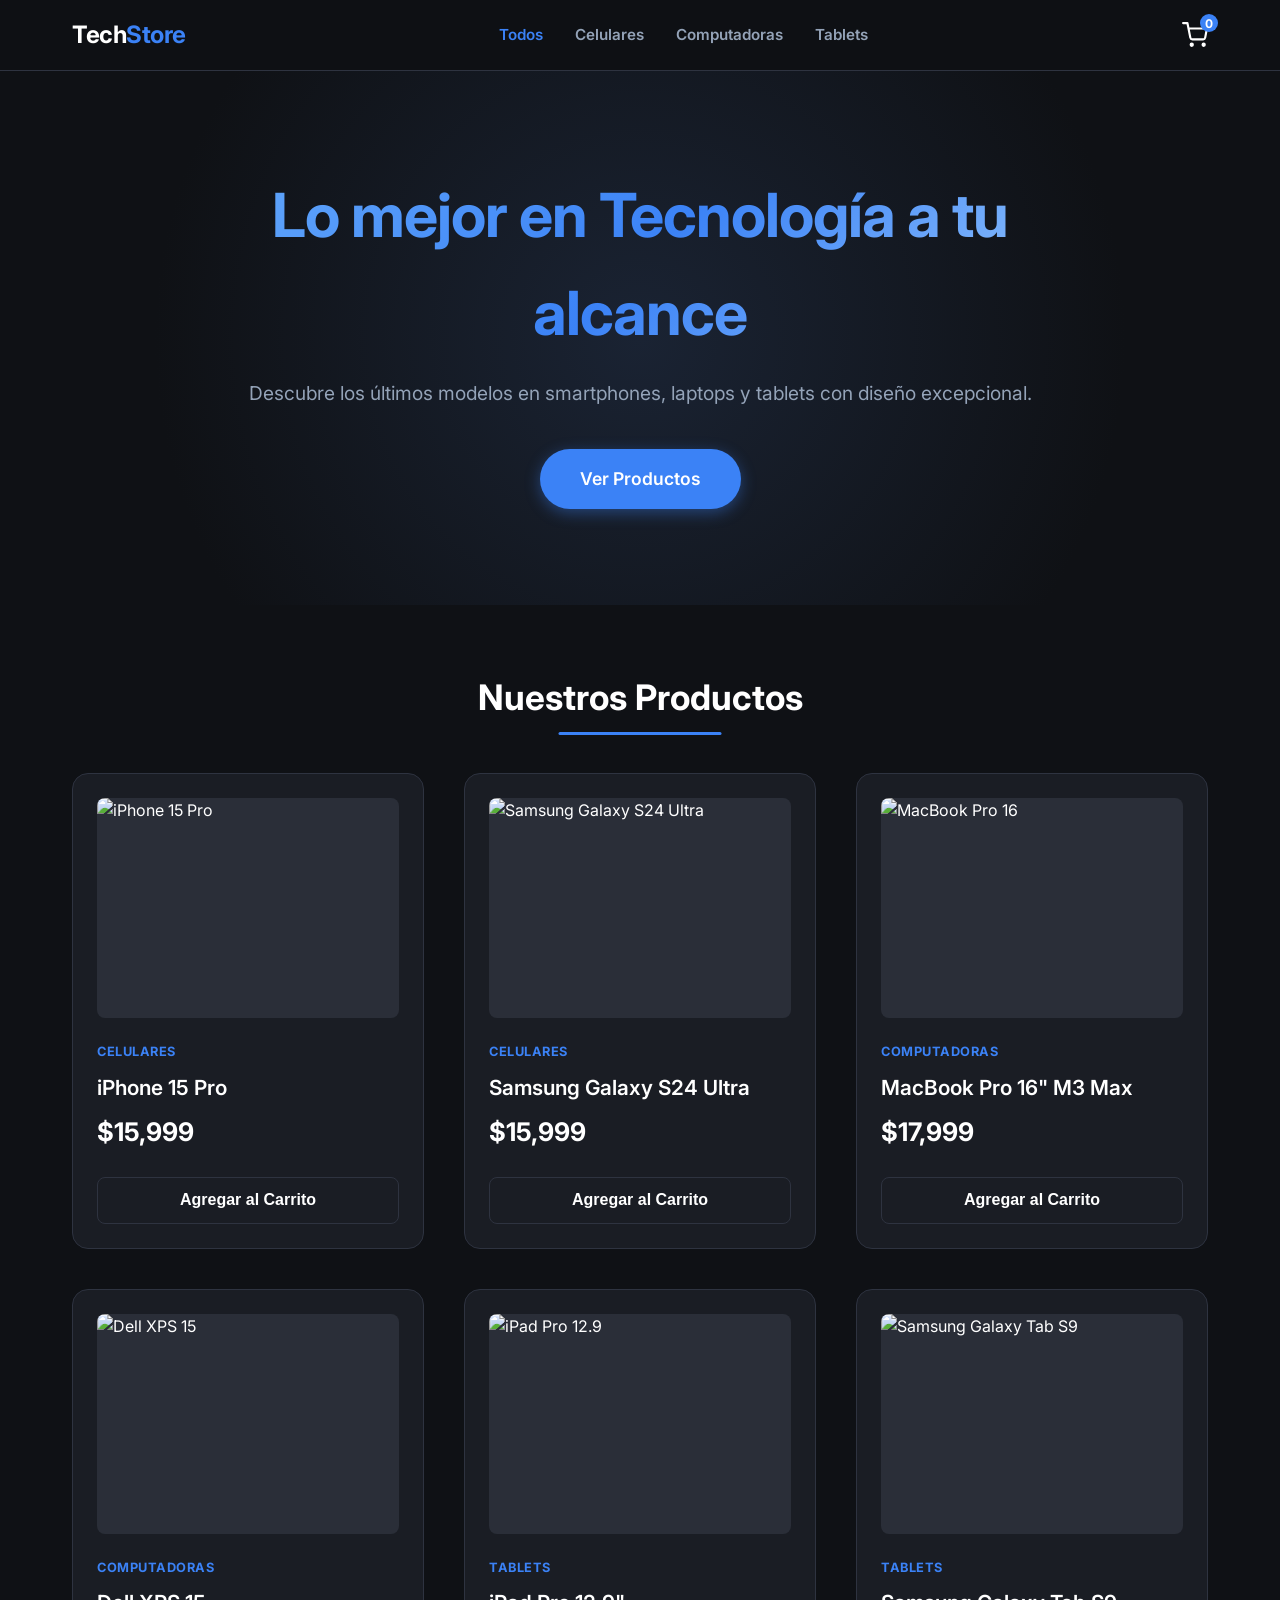
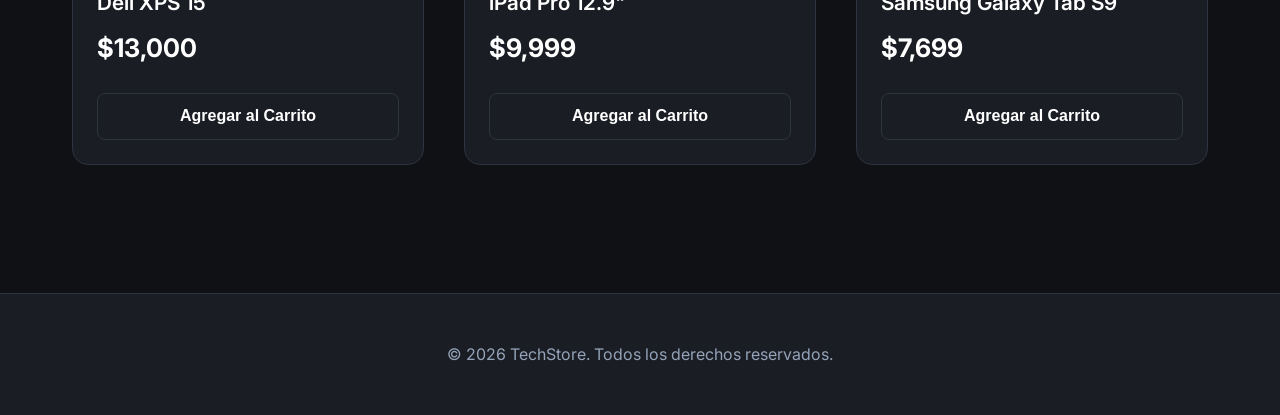
==== index.html @ ebd655bd "carpetas cosas" ====
<!doctype html>
<html lang="es">
  <head>
    <meta charset="UTF-8" />
    <meta name="viewport" content="width=device-width, initial-scale=1.0" />
    <title>TechStore | Tu Tienda Tecnológica</title>
    <meta
      name="description"
      content="La mejor tienda online de tecnología. Encuentra celulares, computadoras, y tablets al mejor precio con envío gratis."
    />
    <link
      href="https://fonts.googleapis.com/css2?family=Inter:wght@300;400;600;700&display=swap"
      rel="stylesheet"
    />
    <link rel="stylesheet" href="style.css" />
  </head>
  <body data-category="all">
    <header>
      <div class="header-container">
        <a href="index.html" class="logo">Tech<span>Store</span></a>
        <nav>
          <ul class="nav-links">
            <li><a href="index.html" class="active">Todos</a></li>
            <li><a href="celulares.html">Celulares</a></li>
            <li><a href="computadoras.html">Computadoras</a></li>
            <li><a href="tablets.html">Tablets</a></li>
          </ul>
        </nav>
        <div class="cart-icon" id="cart-icon">
          <svg
            viewBox="0 0 24 24"
            fill="none"
            stroke="currentColor"
            stroke-width="2"
            stroke-linecap="round"
            stroke-linejoin="round"
          >
            <circle cx="9" cy="21" r="1"></circle>
            <circle cx="20" cy="21" r="1"></circle>
            <path
              d="M1 1h4l2.68 13.39a2 2 0 0 0 2 1.61h9.72a2 2 0 0 0 2-1.61L23 6H6"
            ></path>
          </svg>
          <span class="cart-count">0</span>
        </div>
      </div>
    </header>

    <main>
      <section class="hero">
        <div class="hero-content">
          <h1>Lo mejor en Tecnología a tu alcance</h1>
          <p>
            Descubre los últimos modelos en smartphones, laptops y tablets con
            diseño excepcional.
          </p>
          <a href="#productos" class="cta-button">Ver Productos</a>
        </div>
      </section>

      <section id="productos" class="products-section">
        <h2 class="section-title">Nuestros Productos</h2>
        <div class="products-grid" id="products-grid">
          <!-- Products will be injected by JS -->
        </div>
      </section>
    </main>

    <footer>
      <p>&copy; 2026 TechStore. Todos los derechos reservados.</p>
    </footer>

    <!-- Cart Sidebar -->
    <div class="cart-sidebar" id="cart-sidebar">
      <div class="cart-header">
        <h2>Tu Carrito</h2>
        <button class="close-cart" id="close-cart">&times;</button>
      </div>
      <div class="cart-items" id="cart-items">
        <!-- Cart items will be injected here -->
      </div>
      <div class="cart-footer">
        <div class="cart-total">
          <span>Total:</span>
          <span id="total-price">$0.00</span>
        </div>
        <button class="checkout-button">Proceder al Pago</button>
      </div>
    </div>
    <div class="cart-overlay" id="cart-overlay"></div>

    <script src="script.js"></script>
  </body>
</html>
---- style.css ----
:root {
  --bg-color: #0f1115;
  --card-bg: #1a1d24;
  --text-primary: #ffffff;
  --text-secondary: #94a3b8;
  --accent: #3b82f6;
  --accent-hover: #2563eb;
  --border: #2e3340;
}

* {
  margin: 0;
  padding: 0;
  box-sizing: border-box;
  scroll-behavior: smooth;
}

body {
  font-family: "Inter", sans-serif;
  background-color: var(--bg-color);
  color: var(--text-primary);
  line-height: 1.6;
  overflow-x: hidden;
}

/* Header */
header {
  background-color: rgba(15, 17, 21, 0.85);
  backdrop-filter: blur(12px);
  position: sticky;
  top: 0;
  z-index: 100;
  border-bottom: 1px solid var(--border);
}

.header-container {
  max-width: 1200px;
  margin: 0 auto;
  padding: 1rem 2rem;
  display: flex;
  justify-content: space-between;
  align-items: center;
}

.logo {
  font-size: 1.5rem;
  font-weight: 700;
  color: var(--text-primary);
  text-decoration: none;
  letter-spacing: -0.5px;
}

.logo span {
  color: var(--accent);
}

.nav-links {
  list-style: none;
  display: flex;
  gap: 2rem;
}

.nav-links a {
  color: var(--text-secondary);
  text-decoration: none;
  font-weight: 600;
  transition: color 0.3s ease;
  font-size: 0.95rem;
}

.nav-links a:hover,
.nav-links a.active {
  color: var(--accent);
}

.cart-icon {
  position: relative;
  cursor: pointer;
  width: 26px;
  height: 26px;
  color: var(--text-primary);
  transition: color 0.3s ease;
}

.cart-icon:hover {
  color: var(--accent);
}

.cart-icon svg {
  width: 100%;
  height: 100%;
}

.cart-count {
  position: absolute;
  top: -8px;
  right: -10px;
  background-color: var(--accent);
  color: white;
  font-size: 0.75rem;
  font-weight: 700;
  width: 18px;
  height: 18px;
  border-radius: 50%;
  display: flex;
  justify-content: center;
  align-items: center;
}

/* Hero Section */
.hero {
  padding: 6rem 2rem;
  text-align: center;
  background: radial-gradient(
    circle at center,
    #1a2333 0%,
    var(--bg-color) 70%
  );
}

.hero-content {
  max-width: 800px;
  margin: 0 auto;
}

.hero-content h1 {
  font-size: 3.8rem;
  font-weight: 700;
  margin-bottom: 1rem;
  background: linear-gradient(135deg, #60a5fa, #3b82f6, #93c5fd);
  -webkit-background-clip: text;
  -webkit-text-fill-color: transparent;
  letter-spacing: -1px;
}

.hero-content p {
  font-size: 1.2rem;
  color: var(--text-secondary);
  margin: 0 auto 2.5rem;
}

.cta-button {
  display: inline-block;
  background-color: var(--accent);
  color: white;
  padding: 1rem 2.5rem;
  border-radius: 50px;
  text-decoration: none;
  font-weight: 600;
  font-size: 1.1rem;
  transition:
    transform 0.3s ease,
    background-color 0.3s ease,
    box-shadow 0.3s ease;
  box-shadow: 0 4px 15px rgba(59, 130, 246, 0.4);
}

.cta-button:hover {
  background-color: var(--accent-hover);
  transform: translateY(-3px);
  box-shadow: 0 8px 25px rgba(59, 130, 246, 0.6);
}

/* Products Section */
.products-section {
  max-width: 1200px;
  margin: 0 auto;
  padding: 4rem 2rem;
}

.section-title {
  font-size: 2.2rem;
  margin-bottom: 3rem;
  text-align: center;
  position: relative;
  display: inline-block;
  left: 50%;
  transform: translateX(-50%);
}

.section-title::after {
  content: "";
  position: absolute;
  bottom: -10px;
  left: 25%;
  width: 50%;
  height: 3px;
  background-color: var(--accent);
  border-radius: 2px;
}

.products-grid {
  display: grid;
  grid-template-columns: repeat(auto-fill, minmax(280px, 1fr));
  gap: 2.5rem;
}

.product-card {
  background-color: var(--card-bg);
  border-radius: 16px;
  padding: 1.5rem;
  border: 1px solid var(--border);
  transition:
    transform 0.3s ease,
    box-shadow 0.3s ease,
    border-color 0.3s ease;
  display: flex;
  flex-direction: column;
  position: relative;
  overflow: hidden;
}

.product-card:hover {
  transform: translateY(-8px);
  box-shadow: 0 15px 35px rgba(0, 0, 0, 0.4);
  border-color: rgba(59, 130, 246, 0.5);
}

.product-image {
  width: 100%;
  height: 220px;
  object-fit: cover;
  border-radius: 8px;
  margin-bottom: 1.5rem;
  background-color: #2a2e38;
}

.product-category {
  font-size: 0.8rem;
  color: var(--accent);
  text-transform: uppercase;
  font-weight: 700;
  margin-bottom: 0.5rem;
  letter-spacing: 0.5px;
}

.product-title {
  font-size: 1.3rem;
  font-weight: 600;
  margin-bottom: 0.5rem;
  color: var(--text-primary);
}

.product-price {
  font-size: 1.6rem;
  font-weight: 700;
  margin-bottom: 1.5rem;
  margin-top: auto;
}

.add-to-cart {
  background-color: transparent;
  color: var(--text-primary);
  border: 1px solid var(--border);
  padding: 0.85rem;
  border-radius: 8px;
  font-size: 1rem;
  font-weight: 600;
  cursor: pointer;
  transition: all 0.3s ease;
}

.product-card:hover .add-to-cart {
  background-color: var(--accent);
  border-color: var(--accent);
  color: white;
}

.add-to-cart:active {
  transform: scale(0.95);
}

/* Footer */
footer {
  text-align: center;
  padding: 3rem 2rem;
  border-top: 1px solid var(--border);
  color: var(--text-secondary);
  margin-top: 4rem;
  background-color: var(--card-bg);
}

/* Cart Sidebar */
.cart-sidebar {
  position: fixed;
  top: 0;
  right: -450px;
  width: 400px;
  height: 100vh;
  background-color: var(--card-bg);
  box-shadow: -5px 0 30px rgba(0, 0, 0, 0.7);
  z-index: 1000;
  display: flex;
  flex-direction: column;
  transition: right 0.4s cubic-bezier(0.175, 0.885, 0.32, 1.275);
}

.cart-sidebar.open {
  right: 0;
}

.cart-header {
  padding: 1.5rem 2rem;
  border-bottom: 1px solid var(--border);
  display: flex;
  justify-content: space-between;
  align-items: center;
}

.cart-header h2 {
  font-size: 1.5rem;
}

.close-cart {
  background: none;
  border: none;
  color: var(--text-secondary);
  font-size: 2.2rem;
  cursor: pointer;
  line-height: 1;
  transition: color 0.3s ease;
}

.close-cart:hover {
  color: var(--text-primary);
}

.cart-items {
  flex-grow: 1;
  overflow-y: auto;
  padding: 1.5rem 2rem;
  display: flex;
  flex-direction: column;
  gap: 1.5rem;
}

.cart-item {
  display: flex;
  gap: 1rem;
  align-items: center;
}

.cart-item-img {
  width: 80px;
  height: 80px;
  object-fit: cover;
  border-radius: 8px;
  background-color: #2a2e38;
}

.cart-item-info {
  flex-grow: 1;
}

.cart-item-title {
  font-weight: 600;
  margin-bottom: 0.25rem;
  font-size: 1rem;
}

.cart-item-price {
  color: var(--text-secondary);
}

.cart-item-actions {
  display: flex;
  align-items: center;
  gap: 0.5rem;
  margin-top: 0.5rem;
}

.qty-btn {
  background: #2a2e38;
  border: none;
  color: white;
  width: 26px;
  height: 26px;
  border-radius: 4px;
  cursor: pointer;
  font-weight: bold;
  display: flex;
  justify-content: center;
  align-items: center;
  transition: background 0.2s ease;
}

.qty-btn:hover {
  background: var(--accent);
}

.remove-item {
  background: none;
  border: none;
  color: #ef4444;
  cursor: pointer;
  margin-left: auto;
  font-size: 0.85rem;
  padding: 0.2rem 0.5rem;
  border-radius: 4px;
  transition: background 0.2s ease;
}

.remove-item:hover {
  background-color: rgba(239, 68, 68, 0.1);
}

.cart-footer {
  padding: 1.5rem 2rem;
  border-top: 1px solid var(--border);
  background-color: var(--card-bg);
}

.cart-total {
  display: flex;
  justify-content: space-between;
  font-size: 1.4rem;
  font-weight: 700;
  margin-bottom: 1.5rem;
}

.checkout-button {
  width: 100%;
  background-color: var(--accent);
  color: white;
  border: none;
  padding: 1.2rem;
  border-radius: 8px;
  font-size: 1.1rem;
  font-weight: 600;
  cursor: pointer;
  transition: background-color 0.3s ease;
}

.checkout-button:hover {
  background-color: var(--accent-hover);
}

.cart-overlay {
  position: fixed;
  top: 0;
  left: 0;
  width: 100%;
  height: 100%;
  background: rgba(0, 0, 0, 0.6);
  backdrop-filter: blur(4px);
  z-index: 999;
  display: none;
  opacity: 0;
  transition: opacity 0.3s ease;
}

.cart-overlay.show {
  display: block;
  opacity: 1;
}

/* Animations & Toast */
@keyframes slideInUp {
  from {
    opacity: 0;
    transform: translateY(30px);
  }
  to {
    opacity: 1;
    transform: translateY(0);
  }
}

.product-card {
  animation: slideInUp 0.6s cubic-bezier(0.175, 0.885, 0.32, 1) forwards;
  opacity: 0;
}

.toast {
  position: fixed;
  bottom: 30px;
  left: 50%;
  transform: translateX(-50%) translateY(100px);
  background-color: var(--text-primary);
  color: var(--bg-color);
  padding: 1rem 2.5rem;
  border-radius: 50px;
  font-weight: 600;
  box-shadow: 0 10px 25px rgba(0, 0, 0, 0.5);
  z-index: 2000;
  transition: transform 0.4s cubic-bezier(0.175, 0.885, 0.32, 1.275);
}

.toast.show {
  transform: translateX(-50%) translateY(0);
}

@media (max-width: 768px) {
  .hero-content h1 {
    font-size: 2.8rem;
  }
  .nav-links {
    display: none;
  }
  .cart-sidebar {
    width: 100%;
    right: -100%;
  }
}
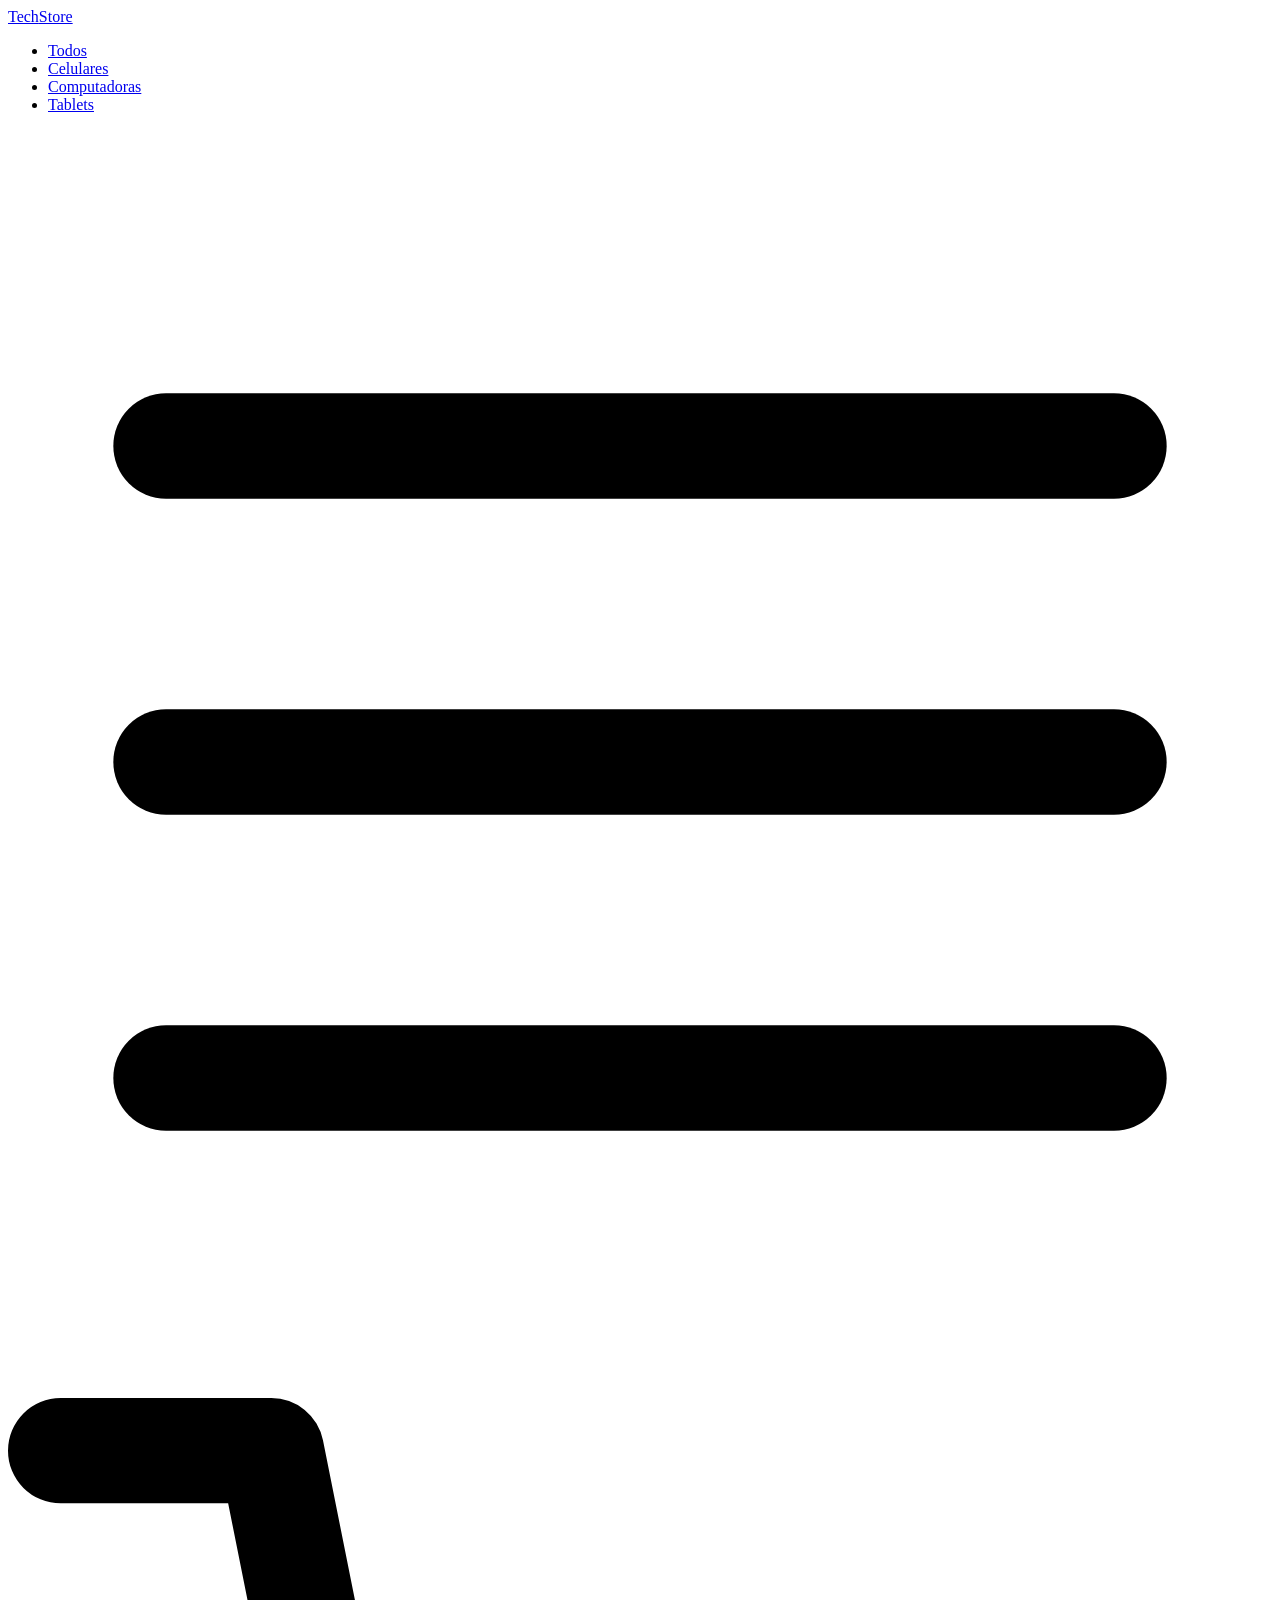
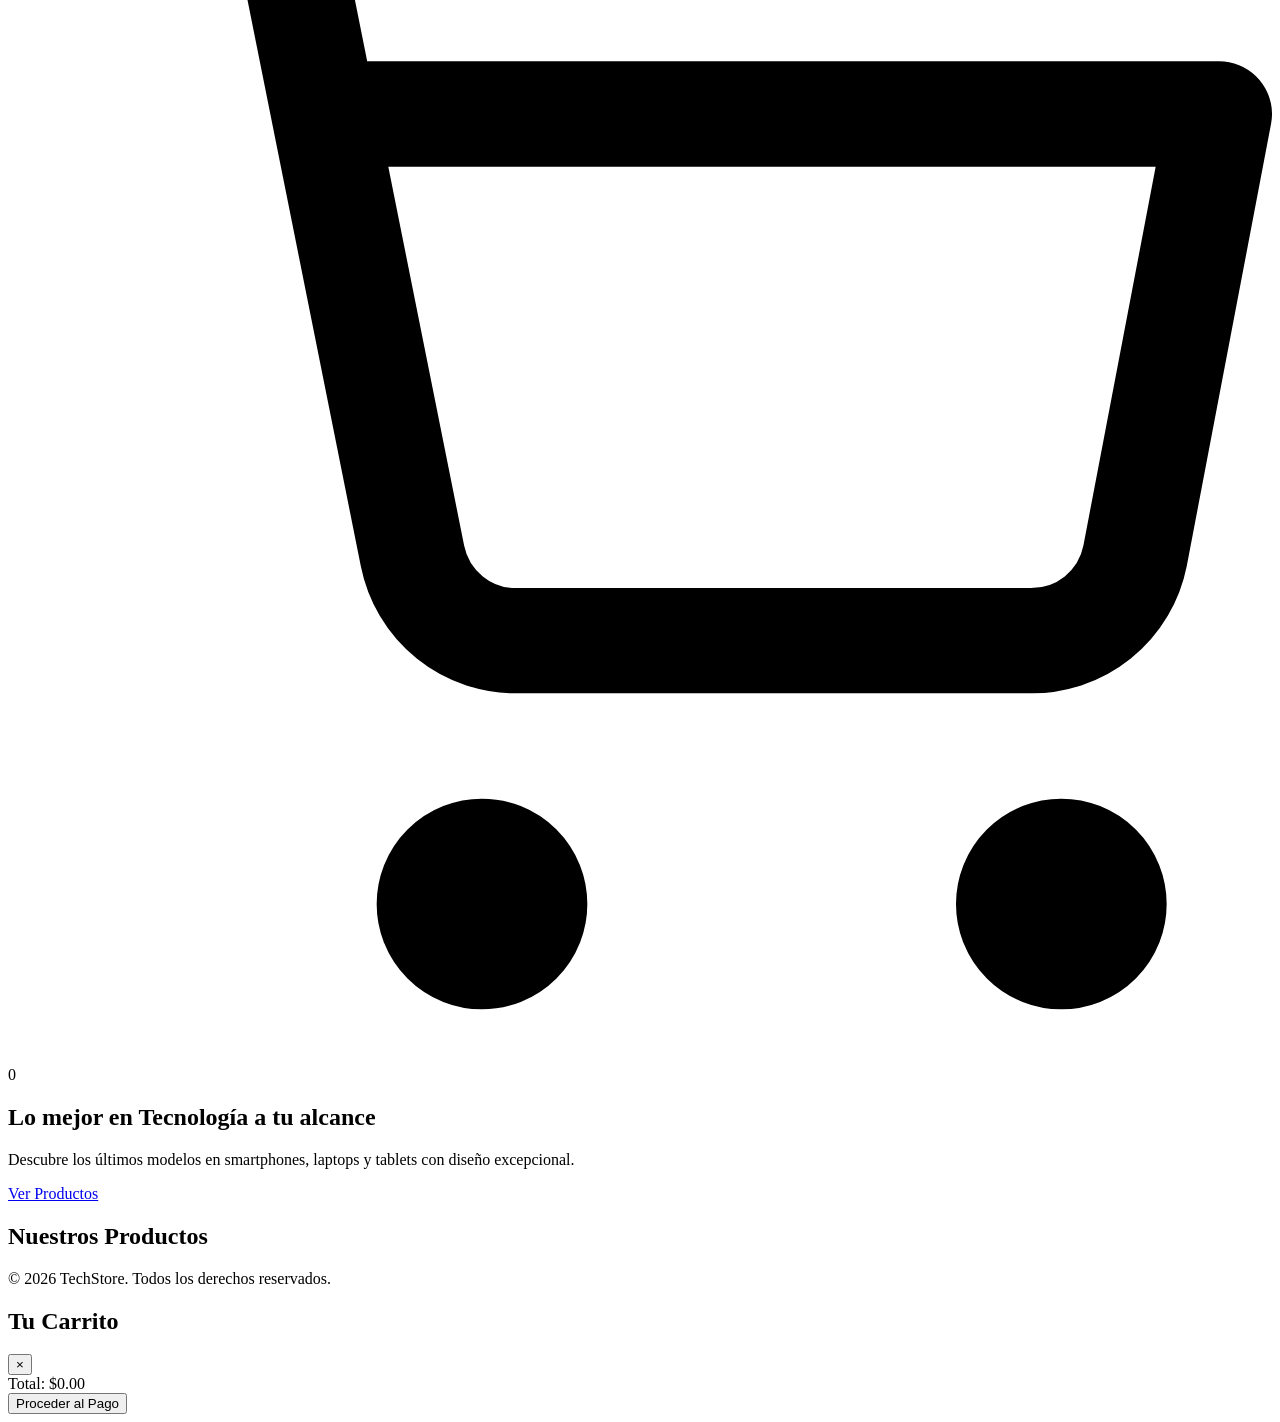
==== commit 6ab8a228: "rutas absolutas" ====
--- a/index.html
+++ b/index.html
@@ -12,36 +12,52 @@
       href="https://fonts.googleapis.com/css2?family=Inter:wght@300;400;600;700&display=swap"
       rel="stylesheet"
     />
-    <link rel="stylesheet" href="style.css" />
+    <link rel="stylesheet" href="/LAB-IV/style.css" />
   </head>
   <body data-category="all">
     <header>
       <div class="header-container">
-        <a href="index.html" class="logo">Tech<span>Store</span></a>
+        <a href="/LAB-IV/index.html" class="logo">Tech<span>Store</span></a>
         <nav>
-          <ul class="nav-links">
-            <li><a href="index.html" class="active">Todos</a></li>
-            <li><a href="celulares.html">Celulares</a></li>
-            <li><a href="computadoras.html">Computadoras</a></li>
-            <li><a href="tablets.html">Tablets</a></li>
+          <ul class="nav-links" id="nav-links">
+            <li><a href="/LAB-IV/index.html" class="active">Todos</a></li>
+            <li><a href="/LAB-IV/celulares.html">Celulares</a></li>
+            <li><a href="/LAB-IV/computadoras.html">Computadoras</a></li>
+            <li><a href="/LAB-IV/tablets.html">Tablets</a></li>
           </ul>
         </nav>
-        <div class="cart-icon" id="cart-icon">
-          <svg
-            viewBox="0 0 24 24"
-            fill="none"
-            stroke="currentColor"
-            stroke-width="2"
-            stroke-linecap="round"
-            stroke-linejoin="round"
-          >
-            <circle cx="9" cy="21" r="1"></circle>
-            <circle cx="20" cy="21" r="1"></circle>
-            <path
-              d="M1 1h4l2.68 13.39a2 2 0 0 0 2 1.61h9.72a2 2 0 0 0 2-1.61L23 6H6"
-            ></path>
-          </svg>
-          <span class="cart-count">0</span>
+        <div class="header-icons">
+          <div class="menu-toggle" id="menu-toggle">
+            <svg
+              viewBox="0 0 24 24"
+              fill="none"
+              stroke="currentColor"
+              stroke-width="2"
+              stroke-linecap="round"
+              stroke-linejoin="round"
+            >
+              <line x1="3" y1="12" x2="21" y2="12"></line>
+              <line x1="3" y1="6" x2="21" y2="6"></line>
+              <line x1="3" y1="18" x2="21" y2="18"></line>
+            </svg>
+          </div>
+          <div class="cart-icon" id="cart-icon">
+            <svg
+              viewBox="0 0 24 24"
+              fill="none"
+              stroke="currentColor"
+              stroke-width="2"
+              stroke-linecap="round"
+              stroke-linejoin="round"
+            >
+              <circle cx="9" cy="21" r="1"></circle>
+              <circle cx="20" cy="21" r="1"></circle>
+              <path
+                d="M1 1h4l2.68 13.39a2 2 0 0 0 2 1.61h9.72a2 2 0 0 0 2-1.61L23 6H6"
+              ></path>
+            </svg>
+            <span class="cart-count">0</span>
+          </div>
         </div>
       </div>
     </header>
@@ -89,6 +105,6 @@
     </div>
     <div class="cart-overlay" id="cart-overlay"></div>
 
-    <script src="script.js"></script>
+    <script src="/LAB-IV/script.js"></script>
   </body>
 </html>
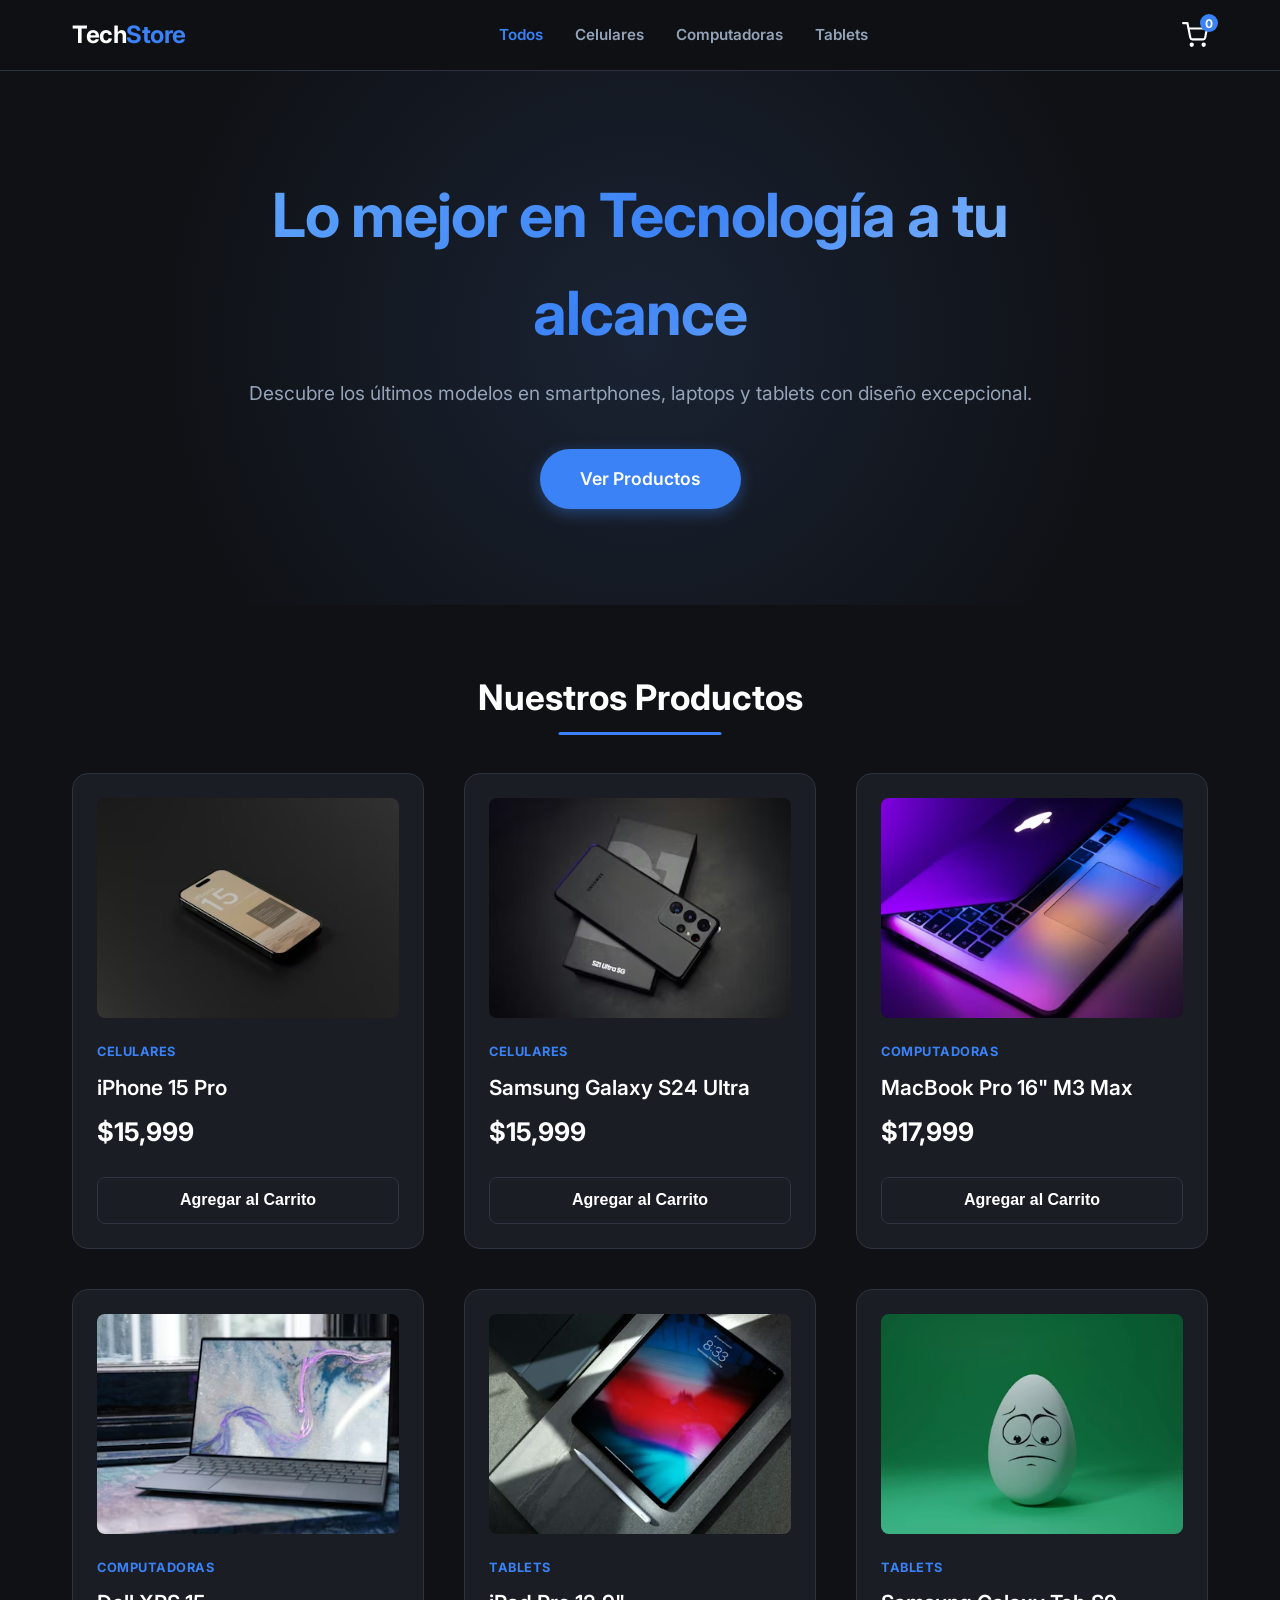
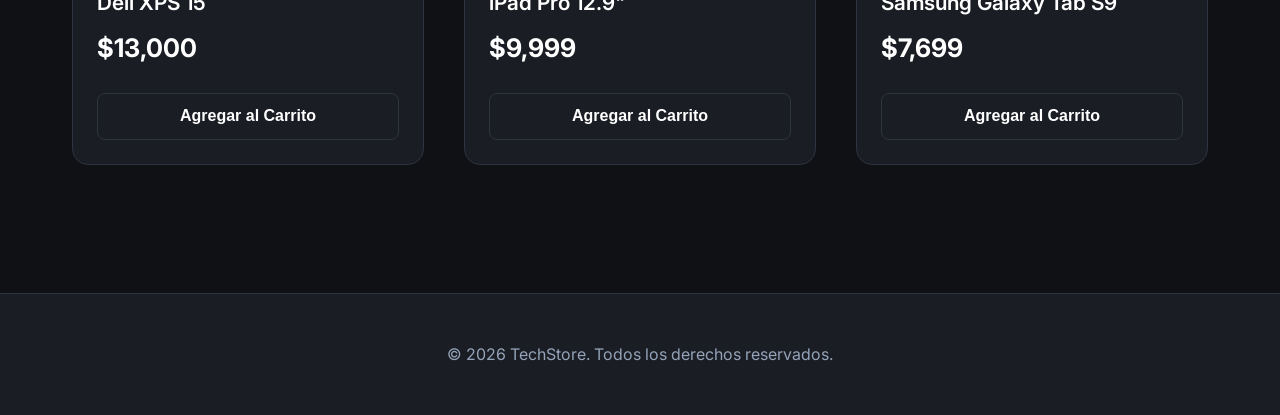
==== commit 875e3983: "correccion de rutas" ====
--- a/index.html
+++ b/index.html
@@ -12,18 +12,18 @@
       href="https://fonts.googleapis.com/css2?family=Inter:wght@300;400;600;700&display=swap"
       rel="stylesheet"
     />
-    <link rel="stylesheet" href="/LAB-IV/style.css" />
+    <link rel="stylesheet" href="style.css" />
   </head>
   <body data-category="all">
     <header>
       <div class="header-container">
-        <a href="/LAB-IV/index.html" class="logo">Tech<span>Store</span></a>
+        <a href="index.html" class="logo">Tech<span>Store</span></a>
         <nav>
           <ul class="nav-links" id="nav-links">
-            <li><a href="/LAB-IV/index.html" class="active">Todos</a></li>
-            <li><a href="/LAB-IV/celulares.html">Celulares</a></li>
-            <li><a href="/LAB-IV/computadoras.html">Computadoras</a></li>
-            <li><a href="/LAB-IV/tablets.html">Tablets</a></li>
+            <li><a href="index.html" class="active">Todos</a></li>
+            <li><a href="celulares.html">Celulares</a></li>
+            <li><a href="computadoras.html">Computadoras</a></li>
+            <li><a href="tablets.html">Tablets</a></li>
           </ul>
         </nav>
         <div class="header-icons">
@@ -105,6 +105,6 @@
     </div>
     <div class="cart-overlay" id="cart-overlay"></div>
 
-    <script src="/LAB-IV/script.js"></script>
+    <script src="script.js"></script>
   </body>
 </html>
--- a/style.css
+++ b/style.css
@@ -0,0 +1,565 @@
+:root {
+  --bg-color: #0f1115;
+  --card-bg: #1a1d24;
+  --text-primary: #ffffff;
+  --text-secondary: #94a3b8;
+  --accent: #3b82f6;
+  --accent-hover: #2563eb;
+  --border: #2e3340;
+}
+
+* {
+  margin: 0;
+  padding: 0;
+  box-sizing: border-box;
+  scroll-behavior: smooth;
+}
+
+body {
+  font-family: "Inter", sans-serif;
+  background-color: var(--bg-color);
+  color: var(--text-primary);
+  line-height: 1.6;
+  overflow-x: hidden;
+}
+
+/* Header */
+header {
+  background-color: rgba(15, 17, 21, 0.85);
+  backdrop-filter: blur(12px);
+  position: sticky;
+  top: 0;
+  z-index: 100;
+  border-bottom: 1px solid var(--border);
+}
+
+.header-container {
+  max-width: 1200px;
+  margin: 0 auto;
+  padding: 1rem 2rem;
+  display: flex;
+  justify-content: space-between;
+  align-items: center;
+}
+
+.logo {
+  font-size: 1.5rem;
+  font-weight: 700;
+  color: var(--text-primary);
+  text-decoration: none;
+  letter-spacing: -0.5px;
+}
+
+.logo span {
+  color: var(--accent);
+}
+
+.nav-links {
+  list-style: none;
+  display: flex;
+  gap: 2rem;
+}
+
+.nav-links a {
+  color: var(--text-secondary);
+  text-decoration: none;
+  font-weight: 600;
+  transition: color 0.3s ease;
+  font-size: 0.95rem;
+}
+
+.nav-links a:hover,
+.nav-links a.active {
+  color: var(--accent);
+}
+
+.cart-icon {
+  position: relative;
+  cursor: pointer;
+  width: 26px;
+  height: 26px;
+  color: var(--text-primary);
+  transition: color 0.3s ease;
+}
+
+.cart-icon:hover {
+  color: var(--accent);
+}
+
+.cart-icon svg {
+  width: 100%;
+  height: 100%;
+}
+
+.cart-count {
+  position: absolute;
+  top: -8px;
+  right: -10px;
+  background-color: var(--accent);
+  color: white;
+  font-size: 0.75rem;
+  font-weight: 700;
+  width: 18px;
+  height: 18px;
+  border-radius: 50%;
+  display: flex;
+  justify-content: center;
+  align-items: center;
+}
+
+.header-icons {
+  display: flex;
+  align-items: center;
+  gap: 1.5rem;
+}
+
+.menu-toggle {
+  display: none;
+  cursor: pointer;
+  color: var(--text-primary);
+  width: 26px;
+  height: 26px;
+  transition: color 0.3s ease;
+}
+
+.menu-toggle:hover {
+  color: var(--accent);
+}
+
+.menu-toggle svg {
+  width: 100%;
+  height: 100%;
+}
+
+/* Hero Section */
+.hero {
+  padding: 6rem 2rem;
+  text-align: center;
+  background: radial-gradient(
+    circle at center,
+    #1a2333 0%,
+    var(--bg-color) 70%
+  );
+}
+
+.hero-content {
+  max-width: 800px;
+  margin: 0 auto;
+}
+
+.hero-content h1 {
+  font-size: 3.8rem;
+  font-weight: 700;
+  margin-bottom: 1rem;
+  background: linear-gradient(135deg, #60a5fa, #3b82f6, #93c5fd);
+  -webkit-background-clip: text;
+  background-clip: text;
+  -webkit-text-fill-color: transparent;
+  letter-spacing: -1px;
+}
+
+.hero-content p {
+  font-size: 1.2rem;
+  color: var(--text-secondary);
+  margin: 0 auto 2.5rem;
+}
+
+.cta-button {
+  display: inline-block;
+  background-color: var(--accent);
+  color: white;
+  padding: 1rem 2.5rem;
+  border-radius: 50px;
+  text-decoration: none;
+  font-weight: 600;
+  font-size: 1.1rem;
+  transition:
+    transform 0.3s ease,
+    background-color 0.3s ease,
+    box-shadow 0.3s ease;
+  box-shadow: 0 4px 15px rgba(59, 130, 246, 0.4);
+}
+
+.cta-button:hover {
+  background-color: var(--accent-hover);
+  transform: translateY(-3px);
+  box-shadow: 0 8px 25px rgba(59, 130, 246, 0.6);
+}
+
+/* Products Section */
+.products-section {
+  max-width: 1200px;
+  margin: 0 auto;
+  padding: 4rem 2rem;
+}
+
+.section-title {
+  font-size: 2.2rem;
+  margin-bottom: 3rem;
+  text-align: center;
+  position: relative;
+  display: inline-block;
+  left: 50%;
+  transform: translateX(-50%);
+}
+
+.section-title::after {
+  content: "";
+  position: absolute;
+  bottom: -10px;
+  left: 25%;
+  width: 50%;
+  height: 3px;
+  background-color: var(--accent);
+  border-radius: 2px;
+}
+
+.products-grid {
+  display: grid;
+  grid-template-columns: repeat(auto-fill, minmax(280px, 1fr));
+  gap: 2.5rem;
+}
+
+.product-card {
+  background-color: var(--card-bg);
+  border-radius: 16px;
+  padding: 1.5rem;
+  border: 1px solid var(--border);
+  transition:
+    transform 0.3s ease,
+    box-shadow 0.3s ease,
+    border-color 0.3s ease;
+  display: flex;
+  flex-direction: column;
+  position: relative;
+  overflow: hidden;
+}
+
+.product-card:hover {
+  transform: translateY(-8px);
+  box-shadow: 0 15px 35px rgba(0, 0, 0, 0.4);
+  border-color: rgba(59, 130, 246, 0.5);
+}
+
+.product-image {
+  width: 100%;
+  height: 220px;
+  object-fit: cover;
+  border-radius: 8px;
+  margin-bottom: 1.5rem;
+  background-color: #2a2e38;
+}
+
+.product-category {
+  font-size: 0.8rem;
+  color: var(--accent);
+  text-transform: uppercase;
+  font-weight: 700;
+  margin-bottom: 0.5rem;
+  letter-spacing: 0.5px;
+}
+
+.product-title {
+  font-size: 1.3rem;
+  font-weight: 600;
+  margin-bottom: 0.5rem;
+  color: var(--text-primary);
+}
+
+.product-price {
+  font-size: 1.6rem;
+  font-weight: 700;
+  margin-bottom: 1.5rem;
+  margin-top: auto;
+}
+
+.add-to-cart {
+  background-color: transparent;
+  color: var(--text-primary);
+  border: 1px solid var(--border);
+  padding: 0.85rem;
+  border-radius: 8px;
+  font-size: 1rem;
+  font-weight: 600;
+  cursor: pointer;
+  transition: all 0.3s ease;
+}
+
+.product-card:hover .add-to-cart {
+  background-color: var(--accent);
+  border-color: var(--accent);
+  color: white;
+}
+
+.add-to-cart:active {
+  transform: scale(0.95);
+}
+
+/* Footer */
+footer {
+  text-align: center;
+  padding: 3rem 2rem;
+  border-top: 1px solid var(--border);
+  color: var(--text-secondary);
+  margin-top: 4rem;
+  background-color: var(--card-bg);
+}
+
+/* Cart Sidebar */
+.cart-sidebar {
+  position: fixed;
+  top: 0;
+  right: -450px;
+  width: 400px;
+  height: 100vh;
+  background-color: var(--card-bg);
+  box-shadow: -5px 0 30px rgba(0, 0, 0, 0.7);
+  z-index: 1000;
+  display: flex;
+  flex-direction: column;
+  transition: right 0.4s cubic-bezier(0.175, 0.885, 0.32, 1.275);
+}
+
+.cart-sidebar.open {
+  right: 0;
+}
+
+.cart-header {
+  padding: 1.5rem 2rem;
+  border-bottom: 1px solid var(--border);
+  display: flex;
+  justify-content: space-between;
+  align-items: center;
+}
+
+.cart-header h2 {
+  font-size: 1.5rem;
+}
+
+.close-cart {
+  background: none;
+  border: none;
+  color: var(--text-secondary);
+  font-size: 2.2rem;
+  cursor: pointer;
+  line-height: 1;
+  transition: color 0.3s ease;
+}
+
+.close-cart:hover {
+  color: var(--text-primary);
+}
+
+.cart-items {
+  flex-grow: 1;
+  overflow-y: auto;
+  padding: 1.5rem 2rem;
+  display: flex;
+  flex-direction: column;
+  gap: 1.5rem;
+}
+
+.cart-item {
+  display: flex;
+  gap: 1rem;
+  align-items: center;
+}
+
+.cart-item-img {
+  width: 80px;
+  height: 80px;
+  object-fit: cover;
+  border-radius: 8px;
+  background-color: #2a2e38;
+}
+
+.cart-item-info {
+  flex-grow: 1;
+}
+
+.cart-item-title {
+  font-weight: 600;
+  margin-bottom: 0.25rem;
+  font-size: 1rem;
+}
+
+.cart-item-price {
+  color: var(--text-secondary);
+}
+
+.cart-item-actions {
+  display: flex;
+  align-items: center;
+  gap: 0.5rem;
+  margin-top: 0.5rem;
+}
+
+.qty-btn {
+  background: #2a2e38;
+  border: none;
+  color: white;
+  width: 26px;
+  height: 26px;
+  border-radius: 4px;
+  cursor: pointer;
+  font-weight: bold;
+  display: flex;
+  justify-content: center;
+  align-items: center;
+  transition: background 0.2s ease;
+}
+
+.qty-btn:hover {
+  background: var(--accent);
+}
+
+.remove-item {
+  background: none;
+  border: none;
+  color: #ef4444;
+  cursor: pointer;
+  margin-left: auto;
+  font-size: 0.85rem;
+  padding: 0.2rem 0.5rem;
+  border-radius: 4px;
+  transition: background 0.2s ease;
+}
+
+.remove-item:hover {
+  background-color: rgba(239, 68, 68, 0.1);
+}
+
+.cart-footer {
+  padding: 1.5rem 2rem;
+  border-top: 1px solid var(--border);
+  background-color: var(--card-bg);
+}
+
+.cart-total {
+  display: flex;
+  justify-content: space-between;
+  font-size: 1.4rem;
+  font-weight: 700;
+  margin-bottom: 1.5rem;
+}
+
+.checkout-button {
+  width: 100%;
+  background-color: var(--accent);
+  color: white;
+  border: none;
+  padding: 1.2rem;
+  border-radius: 8px;
+  font-size: 1.1rem;
+  font-weight: 600;
+  cursor: pointer;
+  transition: background-color 0.3s ease;
+}
+
+.checkout-button:hover {
+  background-color: var(--accent-hover);
+}
+
+.cart-overlay {
+  position: fixed;
+  top: 0;
+  left: 0;
+  width: 100%;
+  height: 100%;
+  background: rgba(0, 0, 0, 0.6);
+  backdrop-filter: blur(4px);
+  z-index: 999;
+  display: none;
+  opacity: 0;
+  transition: opacity 0.3s ease;
+}
+
+.cart-overlay.show {
+  display: block;
+  opacity: 1;
+}
+
+/* Animations & Toast */
+@keyframes slideInUp {
+  from {
+    opacity: 0;
+    transform: translateY(30px);
+  }
+  to {
+    opacity: 1;
+    transform: translateY(0);
+  }
+}
+
+.product-card {
+  animation: slideInUp 0.6s cubic-bezier(0.175, 0.885, 0.32, 1) forwards;
+  opacity: 0;
+}
+
+.toast {
+  position: fixed;
+  bottom: 30px;
+  left: 50%;
+  transform: translateX(-50%) translateY(100px);
+  background-color: var(--text-primary);
+  color: var(--bg-color);
+  padding: 1rem 2.5rem;
+  border-radius: 50px;
+  font-weight: 600;
+  box-shadow: 0 10px 25px rgba(0, 0, 0, 0.5);
+  z-index: 2000;
+  transition: transform 0.4s cubic-bezier(0.175, 0.885, 0.32, 1.275);
+}
+
+.toast.show {
+  transform: translateX(-50%) translateY(0);
+}
+
+@media (max-width: 768px) {
+  .hero-content h1 {
+    font-size: 2.8rem;
+  }
+
+  .menu-toggle {
+    display: block;
+  }
+
+  .nav-links {
+    position: absolute;
+    top: 100%;
+    left: 0;
+    width: 100%;
+    background-color: var(--card-bg);
+    flex-direction: column;
+    padding: 0;
+    gap: 0;
+    max-height: 0;
+    overflow: hidden;
+    transition:
+      max-height 0.4s ease,
+      padding 0.4s ease;
+    border-bottom: 1px solid transparent;
+  }
+
+  .nav-links.active {
+    max-height: 400px;
+    padding: 1rem 0;
+    border-bottom: 1px solid var(--border);
+  }
+
+  .nav-links li {
+    width: 100%;
+    text-align: center;
+  }
+
+  .nav-links a {
+    display: block;
+    padding: 1rem;
+    font-size: 1.1rem;
+  }
+
+  .cart-sidebar {
+    width: 100%;
+    right: -100%;
+  }
+}
